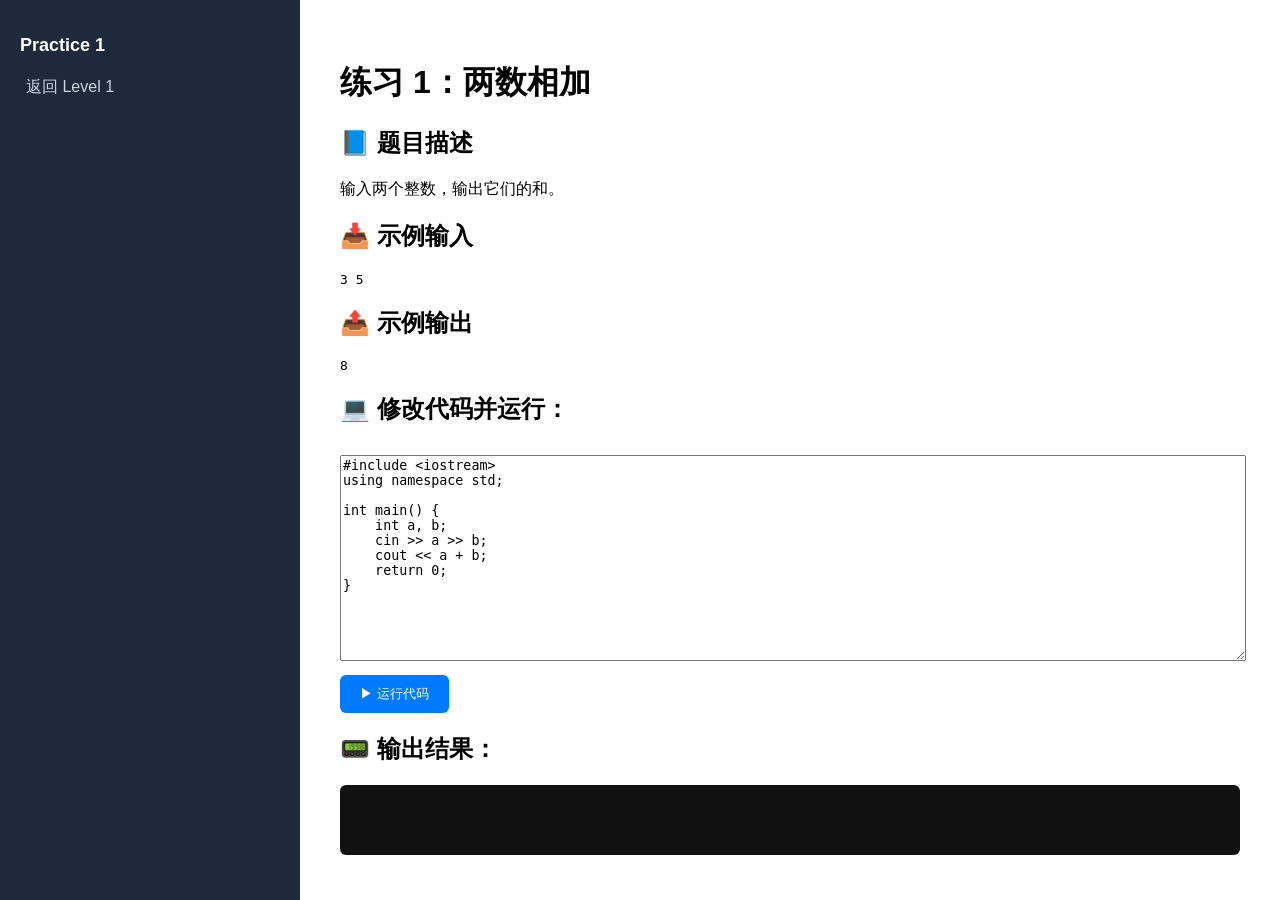
==== levels/level1/practices/practice1.html @ fd975b21 "first commit" ====
<!DOCTYPE html>
<html>
<head>
<meta charset="UTF-8">
<title>Practice 1 - 两数相加</title>
<link rel="stylesheet" href="../../../assets/style.css">

<style>
textarea {
  width: 100%;
  height: 200px;
  font-family: monospace;
  margin-top: 10px;
}
button {
  padding: 10px 20px;
  margin-top: 10px;
  background: #007bff;
  color: white;
  border: none;
  cursor: pointer;
}
.output {
  background: #111;
  color: #0f0;
  padding: 10px;
  margin-top: 10px;
  min-height: 50px;
  font-family: monospace;
  white-space: pre-wrap;
}
</style>

</head>
<body>

<div class="layout">
<div class="sidebar">
<h2>Practice 1</h2>
<a href="../index.html">返回 Level 1</a>
</div>

<div class="content">

<h1>练习 1：两数相加</h1>

<h2>📘 题目描述</h2>
<p>输入两个整数，输出它们的和。</p>

<h2>📥 示例输入</h2>
<pre>3 5</pre>

<h2>📤 示例输出</h2>
<pre>8</pre>

<h2>💻 修改代码并运行：</h2>

<textarea id="code">
#include <iostream>
using namespace std;

int main() {
    int a, b;
    cin >> a >> b;
    cout << a + b;
    return 0;
}
</textarea>

<br>
<button onclick="runCode()">▶ 运行代码</button>

<h2>📟 输出结果：</h2>
<div class="output" id="output"></div>

</div>
</div>

<script>
async function runCode() {
  const code = document.getElementById("code").value;
  const outputEl = document.getElementById("output");

  outputEl.innerText = "运行中...";

  try {
    const response = await fetch("/api/run", {
      method: "POST",
      headers: {
        "Content-Type": "application/json"
      },
      body: JSON.stringify({
        code: code,
        input: "3 5"
      })
    });

    const result = await response.json();

    outputEl.innerText = result.output || "无输出";

  } catch (error) {
    outputEl.innerText = "执行失败";
  }
}
</script>

</body>
</html>
---- assets/style.css ----
body {
    margin: 0;
    font-family: Arial, sans-serif;
    background-color: #f4f6f9;
}

.layout {
    display: flex;
    height: 100vh;
}

.sidebar {
    width: 260px;
    background-color: #1e293b;
    color: white;
    padding: 20px;
    overflow-y: auto;
}

.sidebar h2 {
    font-size: 18px;
    margin-bottom: 15px;
}

.sidebar a {
    display: block;
    color: #cbd5e1;
    text-decoration: none;
    margin: 8px 0;
    padding: 6px;
    border-radius: 6px;
}

.sidebar a:hover {
    background-color: #334155;
}

.content {
    flex: 1;
    padding: 40px;
    overflow-y: auto;
    background-color: white;
}

.code-box {
    background-color: #0f172a;
    color: #e2e8f0;
    padding: 15px;
    border-radius: 8px;
    font-family: monospace;
    overflow-x: auto;
}

textarea {
    width: 100%;
    height: 200px;
    font-family: monospace;
    margin-top: 10px;
}

button {
    background-color: #2563eb;
    color: white;
    border: none;
    padding: 10px 20px;
    margin-top: 10px;
    border-radius: 6px;
    cursor: pointer;
}

.output {
    background-color: black;
    color: #00ff00;
    padding: 10px;
    margin-top: 10px;
    border-radius: 6px;
    min-height: 50px;
}
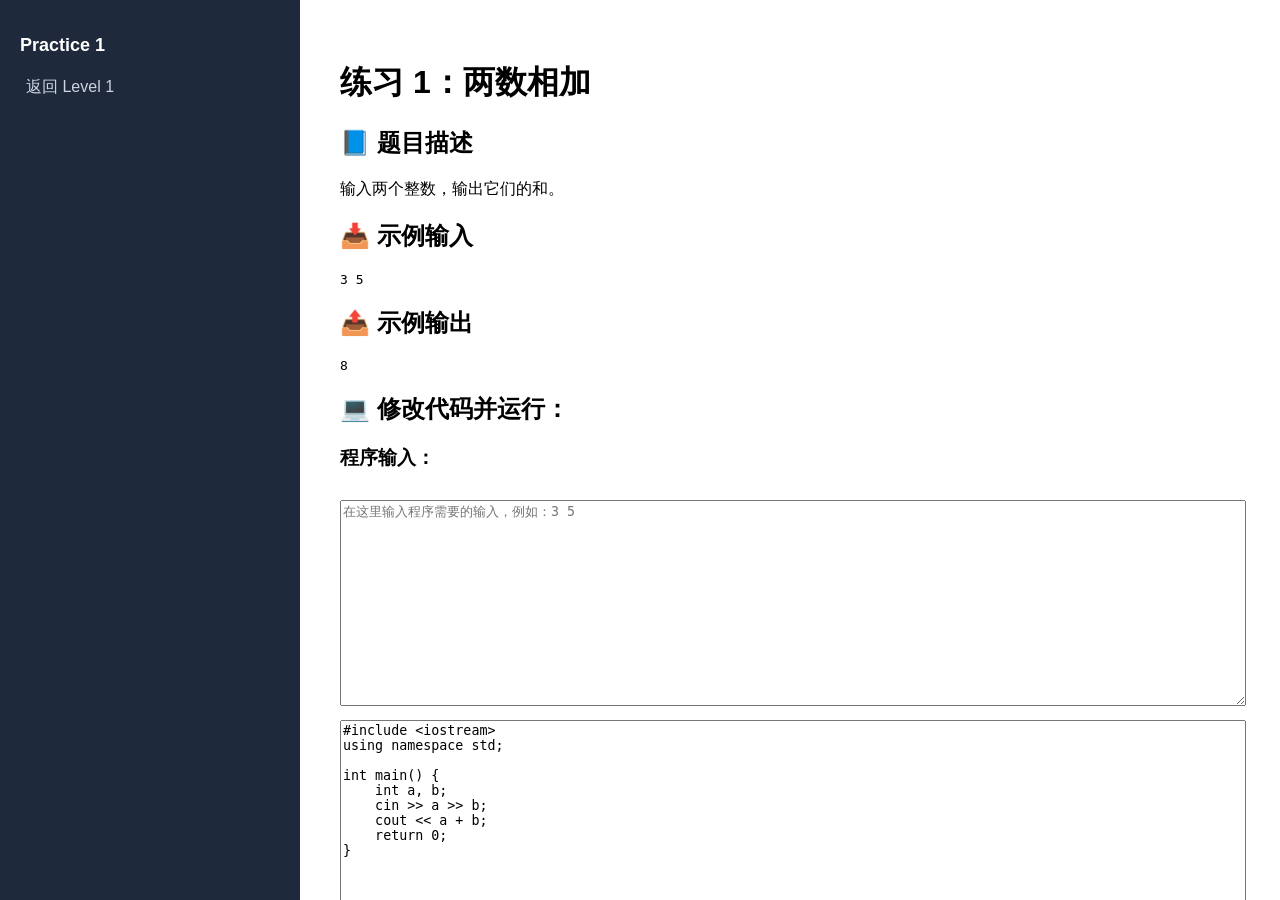
==== commit 02eca8a7: "add input support" ====
--- a/levels/level1/practices/practice1.html
+++ b/levels/level1/practices/practice1.html
@@ -54,6 +54,8 @@
 <pre>8</pre>
 
 <h2>💻 修改代码并运行：</h2>
+<h3>程序输入：</h3>
+<textarea id="input" placeholder="在这里输入程序需要的输入，例如：3 5"></textarea>
 
 <textarea id="code">
 #include <iostream>
@@ -77,32 +79,65 @@
 </div>
 
 <script>
+
 async function runCode() {
-  const code = document.getElementById("code").value;
-  const outputEl = document.getElementById("output");
 
-  outputEl.innerText = "运行中...";
+    const code = document.getElementById("code").value;
+    const outputBox = document.getElementById("output");
 
-  try {
-    const response = await fetch("/api/run", {
-      method: "POST",
-      headers: {
-        "Content-Type": "application/json"
-      },
-      body: JSON.stringify({
-        code: code,
-        input: "3 5"
-      })
-    });
+    outputBox.innerText = "Running...";
 
-    const result = await response.json();
+    try {
 
-    outputEl.innerText = result.output || "无输出";
+        const response = await fetch("/api/run", {
+            method: "POST",
+            headers: {
+                "Content-Type": "application/json"
+            },
+            body: JSON.stringify({
+                code: code,
+                input: document.getElementById("input").value
+            })
+        });
 
-  } catch (error) {
-    outputEl.innerText = "执行失败";
-  }
+        const text = await response.text();
+
+        console.log("raw server:", text);
+
+        let result;
+
+        try {
+            result = JSON.parse(text);
+        } catch (e) {
+            outputBox.innerText = "Server returned invalid JSON";
+            console.error("JSON parse error:", text);
+            return;
+        }
+
+        console.log("server result:", result);
+
+        if (result.run && result.run.stdout) {
+            outputBox.innerText = result.run.stdout;
+        }
+        else if (result.run && result.run.stderr) {
+            outputBox.innerText = result.run.stderr;
+        }
+        else if (result.output) {
+            outputBox.innerText = result.output;
+        }
+        else {
+            outputBox.innerText = "No output";
+        }
+
+    } catch (error) {
+
+        outputBox.innerText = "Execution failed";
+        console.error(error);
+
+    }
+
 }
+
 </script>
 
 </body>
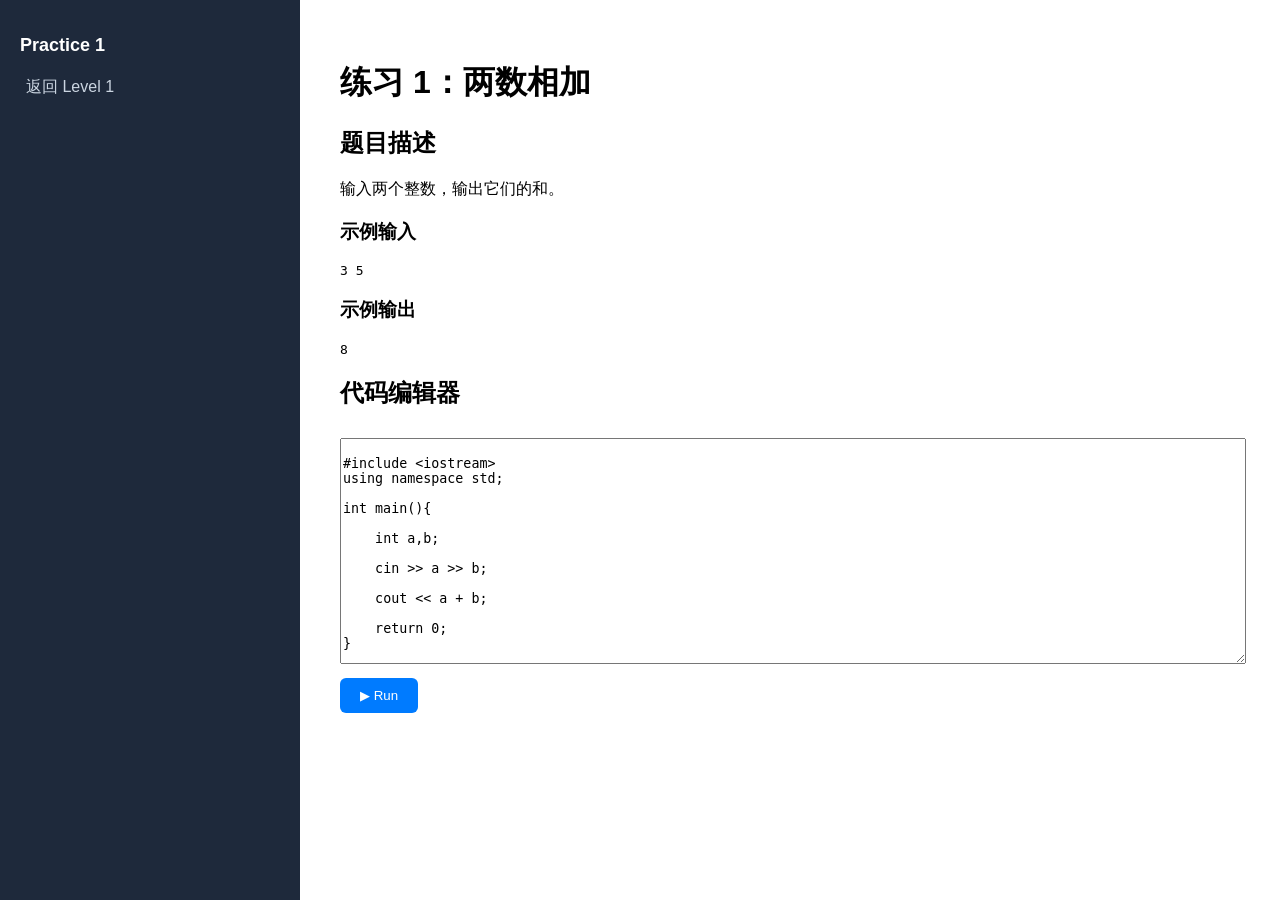
==== commit 14305b85: "add terminal console" ====
--- a/levels/level1/practices/practice1.html
+++ b/levels/level1/practices/practice1.html
@@ -6,35 +6,70 @@
 <link rel="stylesheet" href="../../../assets/style.css">
 
 <style>
+
 textarea {
-  width: 100%;
-  height: 200px;
-  font-family: monospace;
-  margin-top: 10px;
-}
-button {
-  padding: 10px 20px;
-  margin-top: 10px;
-  background: #007bff;
-  color: white;
-  border: none;
-  cursor: pointer;
-}
-.output {
-  background: #111;
-  color: #0f0;
-  padding: 10px;
-  margin-top: 10px;
-  min-height: 50px;
-  font-family: monospace;
-  white-space: pre-wrap;
-}
+  width:100%;
+  height:220px;
+  font-family:monospace;
+}
+
+button{
+  padding:10px 20px;
+  margin-top:10px;
+  background:#007bff;
+  color:white;
+  border:none;
+  cursor:pointer;
+}
+
+/* 终端窗口 */
+
+#terminalOverlay{
+  position:fixed;
+  top:0;
+  left:0;
+  width:100%;
+  height:100%;
+  background:rgba(0,0,0,0.6);
+  display:none;
+  align-items:center;
+  justify-content:center;
+}
+
+#terminal{
+  width:700px;
+  height:450px;
+  background:#111;
+  color:#00ff88;
+  font-family:monospace;
+  padding:20px;
+  overflow:auto;
+  border-radius:8px;
+}
+
+#terminalInput{
+  width:100%;
+  background:black;
+  color:#00ff88;
+  border:none;
+  outline:none;
+  font-family:monospace;
+  margin-top:10px;
+}
+
+.closeBtn{
+  margin-top:10px;
+  background:#444;
+}
+
 </style>
 
 </head>
+
 <body>
 
 <div class="layout">
+
 <div class="sidebar">
 <h2>Practice 1</h2>
 <a href="../index.html">返回 Level 1</a>
@@ -44,97 +79,145 @@
 
 <h1>练习 1：两数相加</h1>
 
-<h2>📘 题目描述</h2>
-<p>输入两个整数，输出它们的和。</p>
-
-<h2>📥 示例输入</h2>
-<pre>3 5</pre>
-
-<h2>📤 示例输出</h2>
-<pre>8</pre>
-
-<h2>💻 修改代码并运行：</h2>
-<h3>程序输入：</h3>
-<textarea id="input" placeholder="在这里输入程序需要的输入，例如：3 5"></textarea>
+<h2>题目描述</h2>
+
+<p>
+输入两个整数，输出它们的和。
+</p>
+
+<h3>示例输入</h3>
+
+<pre>
+3 5
+</pre>
+
+<h3>示例输出</h3>
+
+<pre>
+8
+</pre>
+
+<h2>代码编辑器</h2>
 
 <textarea id="code">
+
 #include <iostream>
 using namespace std;
 
-int main() {
-    int a, b;
+int main(){
+
+    int a,b;
+
     cin >> a >> b;
+
     cout << a + b;
+
     return 0;
 }
+
 </textarea>
 
 <br>
-<button onclick="runCode()">▶ 运行代码</button>
-
-<h2>📟 输出结果：</h2>
-<div class="output" id="output"></div>
-
-</div>
-</div>
+
+<button onclick="runCode()">▶ Run</button>
+
+</div>
+
+</div>
+
+
+<!-- Terminal -->
+
+<div id="terminalOverlay">
+
+<div id="terminal">
+
+<div id="terminalOutput">
+C++ Program Console
+----------------------------------
+</div>
+
+<input id="terminalInput" placeholder="输入程序需要的输入，例如：3 5">
+
+<br>
+
+<button onclick="executeProgram()">Run Program</button>
+
+<button class="closeBtn" onclick="closeTerminal()">Close</button>
+
+</div>
+
+</div>
+
+
 
 <script>
 
-async function runCode() {
-
-    const code = document.getElementById("code").value;
-    const outputBox = document.getElementById("output");
-
-    outputBox.innerText = "Running...";
-
-    try {
-
-        const response = await fetch("/api/run", {
-            method: "POST",
-            headers: {
-                "Content-Type": "application/json"
+let programCode = "";
+
+function runCode(){
+
+    programCode = document.getElementById("code").value;
+
+    document.getElementById("terminalOverlay").style.display="flex";
+
+    document.getElementById("terminalOutput").innerText =
+`C++ Program Console
+----------------------------------
+程序等待输入
+`;
+}
+
+
+
+async function executeProgram(){
+
+    const input = document.getElementById("terminalInput").value;
+
+    const terminal = document.getElementById("terminalOutput");
+
+    terminal.innerText += "\n> " + input + "\nRunning...\n";
+
+    try{
+
+        const response = await fetch("/api/run",{
+
+            method:"POST",
+
+            headers:{
+                "Content-Type":"application/json"
             },
-            body: JSON.stringify({
-                code: code,
-                input: document.getElementById("input").value
+
+            body:JSON.stringify({
+
+                code:programCode,
+                input:input
+
             })
+
         });
 
-        const text = await response.text();
-
-        console.log("raw server:", text);
-
-        let result;
-
-        try {
-            result = JSON.parse(text);
-        } catch (e) {
-            outputBox.innerText = "Server returned invalid JSON";
-            console.error("JSON parse error:", text);
-            return;
-        }
-
-        console.log("server result:", result);
-
-        if (result.run && result.run.stdout) {
-            outputBox.innerText = result.run.stdout;
-        }
-        else if (result.run && result.run.stderr) {
-            outputBox.innerText = result.run.stderr;
-        }
-        else if (result.output) {
-            outputBox.innerText = result.output;
-        }
-        else {
-            outputBox.innerText = "No output";
-        }
-
-    } catch (error) {
-
-        outputBox.innerText = "Execution failed";
-        console.error(error);
+        const result = await response.json();
+
+        terminal.innerText += "\n" + (result.output || "No output");
 
     }
+
+    catch(err){
+
+        terminal.innerText += "\nExecution failed";
+
+        console.error(err);
+
+    }
+
+}
+
+
+
+function closeTerminal(){
+
+    document.getElementById("terminalOverlay").style.display="none";
 
 }
 
